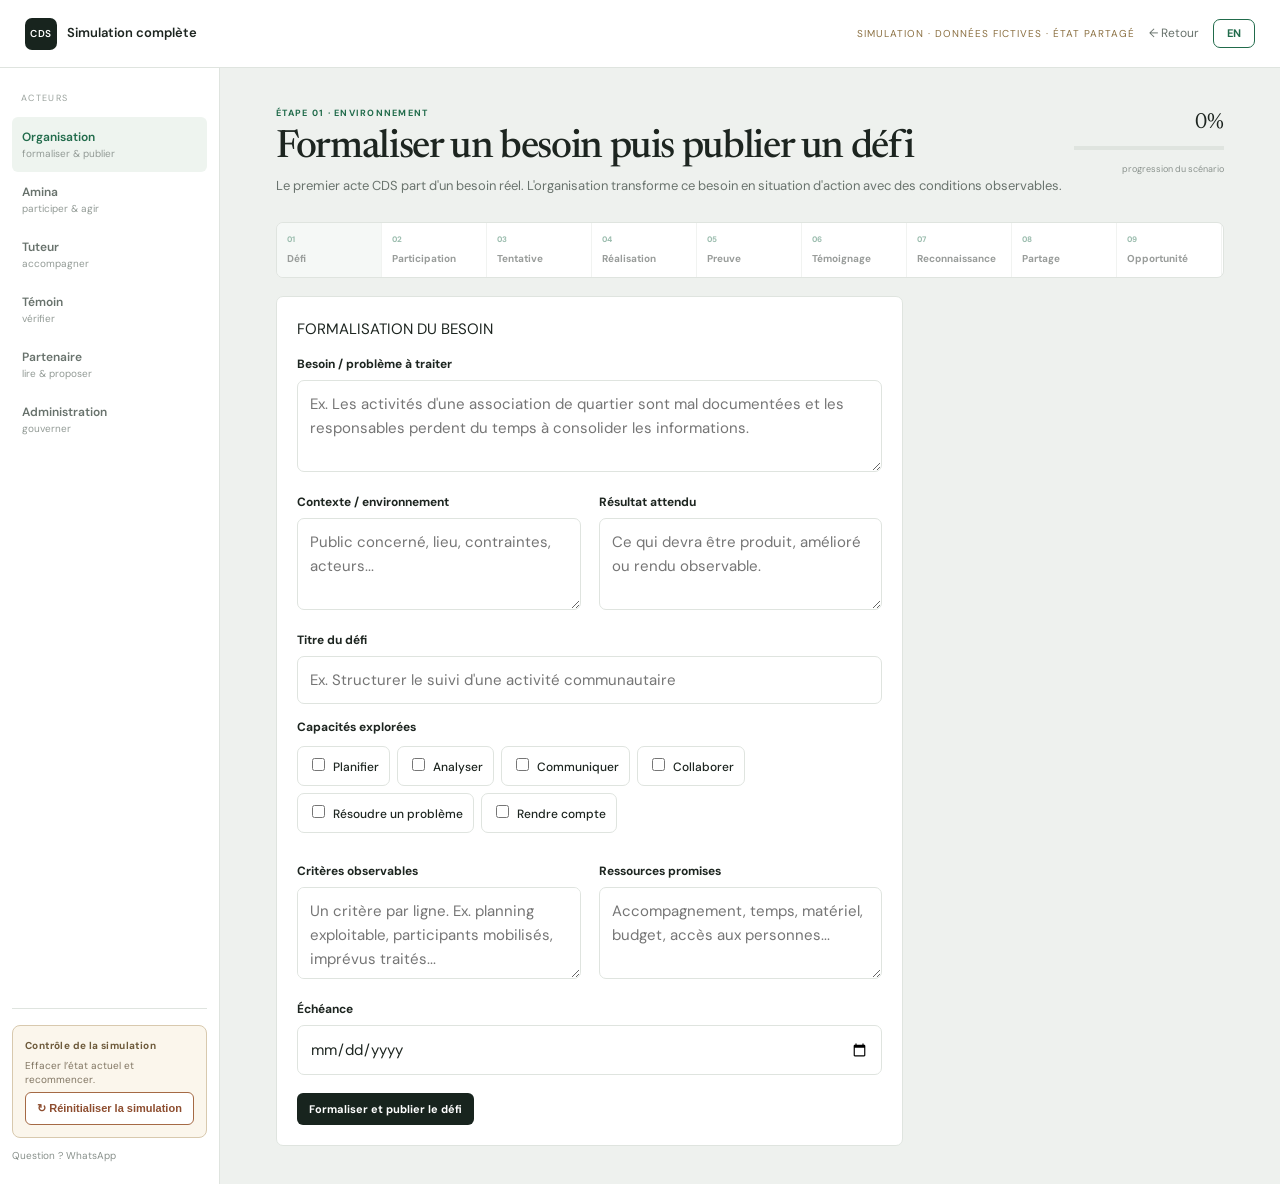
==== demo.html @ a310b600 "prototype landing page, FR/EN, contact mbora" ====
<!doctype html>
<html lang="fr">
<head>
<meta charset="utf-8"><meta name="viewport" content="width=device-width,initial-scale=1">
<title>CDS — Simulation complète</title><link rel="icon" href="favicon.svg"><link rel="stylesheet" href="styles.css">
</head>
<body class="demo-body">
<header class="demo-nav">
  <a href="index.html" class="wordmark"><span class="mark">CDS</span><span>Simulation complète</span></a>
  <div class="sim-note">SIMULATION · DONNÉES FICTIVES · ÉTAT PARTAGÉ</div>
  <nav class="demo-header-actions"><a href="index.html" class="quiet-link">← Retour</a><button type="button" class="lang-switch" data-lang-switch aria-label="Changer de langue">EN</button></nav>
</header>
<div class="demo-layout">
  <aside class="spaces">
    <div class="space-title">ACTEURS</div>
    <button class="space active" data-space="organisation">Organisation <small>formaliser & publier</small></button>
    <button class="space" data-space="titulaire">Amina <small>participer & agir</small></button>
    <button class="space" data-space="tuteur">Tuteur <small>accompagner</small></button>
    <button class="space" data-space="temoin">Témoin <small>vérifier</small></button>
    <button class="space" data-space="partenaire">Partenaire <small>lire & proposer</small></button>
    <button class="space" data-space="admin">Administration <small>gouverner</small></button>
    <div class="spaces-bottom">
      <div class="reset-box"><strong>Contrôle de la simulation</strong><span>Effacer l’état actuel et recommencer.</span><button type="button" id="reset" class="reset-button">↻ Réinitialiser la simulation</button></div>
      <a target="_blank" href="https://wa.me/237680485422?text=Bonjour%20Mb%C3%B4ra%2C%20j%27ai%20une%20question%20sur%20la%20simulation%20CDS.">Question ? WhatsApp</a>
    </div>
  </aside>
  <main id="workspace" class="workspace"></main>
</div>
<script src="i18n.js"></script><script src="demo-complete.js"></script>
</body></html>
---- styles.css ----
@import url('https://fonts.googleapis.com/css2?family=DM+Sans:wght@400;500;600;700&family=Newsreader:opsz,wght@6..72,500;6..72,600&display=swap');
:root{--ink:#1d2520;--muted:#69736d;--line:#dfe4df;--paper:#f7f8f5;--white:#fff;--green:#216b4b;--green-soft:#e8f0eb;--dark:#18241e;--warm:#f2eee5}
*{box-sizing:border-box}html{scroll-behavior:smooth}body{margin:0;background:var(--paper);color:var(--ink);font:15px/1.6 "DM Sans",Arial,sans-serif}a{text-decoration:none;color:inherit}.topbar{height:70px;border-bottom:1px solid var(--line);display:flex;align-items:center;justify-content:space-between;padding:0 6vw;position:sticky;top:0;background:#f7f8f5ee;backdrop-filter:blur(8px);z-index:10}.wordmark{display:flex;align-items:center;gap:10px;font-weight:600;font-size:13px}.mark{display:grid;place-items:center;background:var(--dark);color:white;border-radius:7px;width:32px;height:32px;font-size:10px;letter-spacing:.04em}.topbar nav{display:flex;align-items:center;gap:25px;color:#69736d;font-size:13px}.nav-cta{color:var(--green);font-weight:700}.intro{max-width:1060px;margin:auto;padding:120px 30px 115px}.intro-kicker,.small-label{font-size:10px;font-weight:700;letter-spacing:.15em;color:var(--green)}h1,h2,h3{font-family:Newsreader,Georgia,serif;font-weight:500}h1{font-size:68px;line-height:1.02;letter-spacing:-.035em;max-width:970px;margin:22px 0}h1 em{color:var(--green);font-style:normal}.intro-text{font-size:19px;color:#58635d;max-width:710px}.intro-actions{display:flex;gap:12px;margin-top:32px}.button{display:inline-flex;gap:20px;align-items:center;padding:12px 16px;border-radius:7px;font-size:13px;font-weight:700}.button.dark{background:var(--dark);color:#fff}.button.light{border:1px solid var(--line);background:white}.quiet-note{font-size:11px;color:#8a928d;margin-top:17px}.question-strip{border-top:1px solid var(--line);border-bottom:1px solid var(--line);padding:75px max(30px,calc((100% - 1060px)/2));display:grid;grid-template-columns:220px 1fr;gap:60px;background:#fff}.question-copy h2{font-size:38px;line-height:1.12;margin:0 0 18px;max-width:760px}.question-copy p{color:var(--muted);max-width:700px}.contrast{max-width:1060px;margin:auto;padding:95px 30px;display:grid;grid-template-columns:1fr 1fr;gap:80px}.contrast-col{padding-right:50px}.contrast-col.emphasis{border-left:1px solid var(--line);padding-left:70px}.contrast h3{font-size:32px;margin:14px 0}.contrast p{color:#5e6862;margin:5px 0}.thin-line{height:1px;background:var(--line);margin:25px 0}.muted{color:#818a85;font-size:12px}.journey{background:#fff;border-top:1px solid var(--line);padding:100px max(30px,calc((100% - 1060px)/2))}.section-head{max-width:700px;margin-bottom:45px}.section-head h2{font-size:43px;line-height:1.1;margin:12px 0}.steps{display:grid;grid-template-columns:repeat(3,1fr);border-top:1px solid var(--line);border-left:1px solid var(--line)}.steps>div{padding:24px;border-right:1px solid var(--line);border-bottom:1px solid var(--line);min-height:165px}.steps b{font-size:10px;color:var(--green)}.steps strong{display:block;font-family:Newsreader,Georgia,serif;font-size:23px;margin:15px 0 5px;font-weight:600}.steps span{font-size:13px;color:var(--muted)}.philosophy{max-width:1060px;margin:auto;padding:105px 30px}.principles{display:grid;grid-template-columns:repeat(3,1fr);gap:45px}.principles strong{font-family:Newsreader,Georgia,serif;font-size:23px}.principles p{font-size:13px;color:var(--muted)}.skeptic{background:var(--warm);padding:85px max(30px,calc((100% - 1060px)/2));display:grid;grid-template-columns:1fr 1fr;gap:80px}.skeptic h2,.scale h2,.contact h2{font-size:43px;line-height:1.08;margin:12px 0}.skeptic p,.scale p,.contact p{color:#626c66}.skeptic-list{border-top:1px solid #d7d0c3}.skeptic-list div{padding:17px 0;border-bottom:1px solid #d7d0c3;font-size:10px;color:#8a8378}.skeptic-list span{font-size:14px;color:var(--ink);margin-left:20px}.scale{max-width:1060px;margin:auto;padding:105px 30px}.ecosystem{display:flex;flex-wrap:wrap;align-items:center;gap:13px;margin:35px 0}.ecosystem span{border:1px solid var(--line);background:#fff;padding:10px 13px;border-radius:6px;font-size:12px}.ecosystem i{font-style:normal;color:#9ba39e}.contact{border-top:1px solid var(--line);background:#fff;padding:70px max(30px,calc((100% - 1060px)/2));display:flex;justify-content:space-between;align-items:center;gap:50px}.whatsapp{border:1px solid var(--green);color:var(--green);padding:13px 16px;border-radius:7px;font-weight:700;font-size:13px;white-space:nowrap}.whatsapp span{margin-left:20px}footer{border-top:1px solid var(--line);padding:25px 6vw;display:flex;justify-content:space-between;color:#7e8781;font-size:11px}.wa-float{position:fixed;right:20px;bottom:20px;background:var(--dark);color:#fff;padding:10px 13px;border-radius:22px;font-size:11px;box-shadow:0 8px 25px #0002}
.story-body{min-height:100vh;background:#f7f8f5}.storybar{height:68px;border-bottom:1px solid var(--line);display:flex;align-items:center;justify-content:space-between;padding:0 5vw}.storybar #counter{font-size:11px;color:#858d88}.quiet-link{font-size:12px;color:#68726c}.story-stage{max-width:880px;margin:auto;padding:90px 30px 150px}.story-kicker{font-size:10px;letter-spacing:.15em;font-weight:700;color:var(--green)}.story-stage h1{font-size:58px;margin:18px 0 25px}.story-stage .lead{font-size:19px;color:#5f6963;max-width:700px}.story-card{margin-top:45px;background:white;border:1px solid var(--line);padding:28px;max-width:700px}.story-card h3{font-size:28px;margin:0 0 10px}.story-card p{color:#626c66}.person-line{display:flex;gap:14px;align-items:center}.initial{width:46px;height:46px;background:var(--green-soft);border-radius:50%;display:grid;place-items:center;color:var(--green);font-weight:700}.criteria{display:grid;gap:0;margin-top:20px;border-top:1px solid var(--line)}.criteria div{padding:11px 0;border-bottom:1px solid var(--line);font-size:13px;display:flex;justify-content:space-between}.story-question{margin-top:38px;padding:18px;background:#fff;border-left:3px solid var(--green);font-size:14px}.story-footer{position:fixed;bottom:0;left:0;right:0;height:72px;border-top:1px solid var(--line);background:#ffffffed;display:flex;justify-content:space-between;align-items:center;padding:0 5vw;backdrop-filter:blur(8px)}.story-nav{border:0;background:none;font:600 12px "DM Sans";padding:10px 12px;cursor:pointer}.story-nav.primary{background:var(--dark);color:#fff;border-radius:7px}.story-help{position:fixed;right:20px;bottom:92px;font-size:10px;color:var(--green);background:white;border:1px solid var(--line);padding:8px 10px;border-radius:6px}
.demo-body{background:#eef1ee}.demo-nav{height:68px;background:#fff;border-bottom:1px solid var(--line);display:flex;align-items:center;justify-content:space-between;padding:0 25px}.sim-note{font-size:10px;letter-spacing:.1em;color:#8b7042}.demo-layout{display:grid;grid-template-columns:220px 1fr;min-height:calc(100vh - 68px)}.spaces{background:#fff;border-right:1px solid var(--line);padding:20px 12px;display:flex;flex-direction:column}.space-title{font-size:9px;letter-spacing:.15em;color:#9aa29d;margin:3px 9px 12px}.space{border:0;background:none;text-align:left;padding:12px 10px;border-radius:6px;color:#68726c;cursor:pointer;font:600 12px "DM Sans"}.space small{display:block;font-weight:400;font-size:10px;margin-top:2px;color:#939b96}.space:hover,.space.active{background:#eef4ef;color:var(--green)}.spaces-bottom{margin-top:auto;border-top:1px solid var(--line);padding-top:12px;display:grid;gap:8px}.spaces-bottom button,.spaces-bottom a{border:0;background:none;text-align:left;color:#89918c;font-size:10px;cursor:pointer}.workspace{max-width:1050px;width:100%;margin:auto;padding:38px 4vw}.page-head{display:flex;justify-content:space-between;align-items:start;margin-bottom:25px}.page-head .label{font-size:9px;letter-spacing:.14em;color:var(--green);font-weight:700}.page-head h1{font-size:39px;margin:8px 0}.page-head p{color:var(--muted);margin:0;font-size:13px}.cards{display:grid;grid-template-columns:repeat(3,1fr);gap:14px}.card{background:#fff;border:1px solid var(--line);padding:20px;border-radius:7px}.card.wide{grid-column:span 2}.card.full{grid-column:1/-1}.card h3{font-size:25px;margin:0 0 8px}.card p{font-size:13px;color:var(--muted)}.metric{font-family:Newsreader,Georgia,serif;font-size:31px;margin:8px 0}.list{border-top:1px solid var(--line);margin-top:14px}.list-item{display:flex;justify-content:space-between;gap:12px;padding:12px 0;border-bottom:1px solid var(--line);font-size:12px}.pill{font-size:9px;padding:4px 7px;border:1px solid var(--line);border-radius:12px;white-space:nowrap}.pill.green{color:var(--green);background:var(--green-soft);border-color:#d6e5da}.action{border:0;background:var(--dark);color:#fff;border-radius:6px;padding:9px 12px;font:700 11px "DM Sans";cursor:pointer}.outline{border:1px solid var(--line);background:#fff;color:var(--ink);border-radius:6px;padding:8px 11px;font:600 11px "DM Sans";cursor:pointer}.notice{background:var(--warm);padding:13px;font-size:12px;color:#6d665a;border-radius:6px}.success{background:var(--green-soft);padding:13px;font-size:12px;color:#285f46;border-radius:6px}.timeline{border-left:1px solid #cad8cf;margin:15px 0 0 5px;padding-left:20px}.event{padding:0 0 20px;position:relative}.event:before{content:"";position:absolute;left:-25px;top:6px;width:7px;height:7px;border:2px solid var(--green);background:white;border-radius:50%}.event b{font-size:12px}.event p{margin:3px 0;font-size:11px}.modal-bg{position:fixed;inset:0;background:#16221db5;display:grid;place-items:center;z-index:30}.modal{background:#fff;width:min(500px,calc(100% - 30px));padding:25px;border-radius:8px}.modal h2{font-size:29px;margin:0 0 10px}.modal p{color:var(--muted);font-size:13px}.modal-actions{display:flex;justify-content:flex-end;gap:8px;margin-top:20px}
@media(max-width:760px){.topbar nav a:not(.nav-cta){display:none}.intro{padding-top:75px}h1{font-size:49px}.question-strip,.contrast,.skeptic,.contact{grid-template-columns:1fr;gap:35px}.contrast-col.emphasis{border-left:0;padding-left:0;border-top:1px solid var(--line);padding-top:35px}.steps,.principles{grid-template-columns:1fr}.demo-layout{grid-template-columns:1fr}.spaces{border-right:0;border-bottom:1px solid var(--line);display:grid;grid-template-columns:repeat(3,1fr)}.space-title,.spaces-bottom{display:none}.workspace{padding:25px 15px}.cards{grid-template-columns:1fr}.card.wide,.card.full{grid-column:auto}.story-stage h1{font-size:45px}.story-help{display:none}}

.scenario-progress{min-width:150px;text-align:right}.scenario-progress span{font-family:Newsreader,Georgia,serif;font-size:22px}.scenario-progress div{height:4px;background:var(--line);margin:5px 0}.scenario-progress i{display:block;height:100%;background:var(--green)}.scenario-progress small{font-size:9px;color:#8b938e}.flow{display:grid;grid-template-columns:repeat(10,1fr);border:1px solid var(--line);background:#fff;margin:0 0 18px;border-radius:7px;overflow:auto}.flow>div{min-width:105px;padding:10px;border-right:1px solid var(--line);opacity:.45}.flow>div.on{opacity:1}.flow>div.current{background:var(--green-soft)}.flow span{display:block;font-size:8px;color:var(--green);font-weight:700}.flow b{display:block;font-size:10px;margin-top:5px}.chips{display:flex;flex-wrap:wrap;gap:7px;margin:15px 0}.chips span{padding:7px 9px;background:#f1f3f0;border:1px solid var(--line);border-radius:5px;font-size:11px}.divider{height:1px;background:var(--line);margin:20px 0}.event:not(.done){opacity:.45}.event.done:before{background:var(--green)}button:disabled{opacity:.4;cursor:not-allowed}@media(max-width:760px){.scenario-progress{display:none}.flow{grid-template-columns:repeat(10,minmax(105px,1fr))}}

/* v9 application controls */
label{display:block;font-size:12px;font-weight:700;color:var(--ink);margin:14px 0 6px}
input,textarea,select{width:100%;font:inherit;border:1px solid var(--line);background:#fff;border-radius:7px;padding:11px 12px;color:var(--ink)}
textarea{min-height:92px;resize:vertical}.two{display:grid;grid-template-columns:1fr 1fr;gap:18px}.chips-form{display:flex;flex-wrap:wrap;gap:7px;margin:8px 0 15px}.chips-form label,.check{border:1px solid var(--line);padding:8px 10px;border-radius:7px;background:#fff;font-weight:500;margin:0}.chips-form input,.check input{width:auto;margin-right:5px}
form .action{margin-top:18px}.notice.warning{background:#fbf4e5;border-color:#e6d5ad}.success{padding:12px 14px;border:1px solid #c8ddd0;background:#edf6f0;border-radius:7px;color:#24583f;margin:12px 0}.event{border-top:1px solid var(--line);padding:12px 0}.event:first-child{border-top:0}.event b{font-size:11px}.event p{margin:3px 0;color:var(--muted);font-size:13px}
@media(max-width:800px){.two{grid-template-columns:1fr}}
.lang-switch{flex:0 0 auto;border:1px solid var(--green);background:#fff;color:var(--green);border-radius:7px;padding:8px 11px;font:700 11px "DM Sans";cursor:pointer;min-width:42px;line-height:1}.lang-switch:hover{background:var(--green-soft)}.site-lang{position:absolute;right:6vw;top:18px}.topbar{position:sticky}.topbar .site-lang{right:150px}.storybar{position:relative}.storybar .site-lang{position:static;margin-left:auto;margin-right:14px}.demo-nav .lang-switch{margin-left:0}.demo-nav{gap:14px}.demo-nav .wordmark{flex:0 0 auto}.demo-nav .sim-note{margin-left:auto}.reset-box{margin-top:4px;padding:12px;border:1px solid #d8c9ae;background:#fbf6ec;border-radius:8px;display:grid;gap:5px}.reset-box strong{font-size:10px;letter-spacing:.04em;color:#6d5a3b}.reset-box span{font-size:10px;line-height:1.4;color:#817663}.reset-button{border:1px solid #a56a45!important;background:#fff!important;color:#8d4d2f!important;text-align:center!important;border-radius:6px!important;padding:9px 10px!important;font-size:11px!important;font-weight:700!important}.reset-button:hover{background:#f7e9df!important}.spaces-bottom{gap:10px}
@media(max-width:760px){.topbar .site-lang{right:75px}.demo-nav .sim-note{display:none}.demo-nav{flex-wrap:wrap;height:auto;min-height:68px;padding:12px 15px}.demo-nav .lang-switch{margin-left:auto}.demo-nav .quiet-link{font-size:11px}.spaces-bottom{display:grid}.reset-box{margin-top:4px}}
/* v14 header controls: language switch belongs to the header navigation, never above it. */
.topbar nav{display:flex;align-items:center;gap:18px}
.topbar nav .lang-switch{position:static;margin:0;flex:0 0 auto}
.demo-header-actions{display:flex;align-items:center;gap:14px;flex:0 0 auto}
.demo-nav .sim-note{margin-left:auto}
@media(max-width:760px){.topbar nav{gap:10px}.topbar nav a:not(.nav-cta){display:none}.demo-header-actions{gap:9px}}
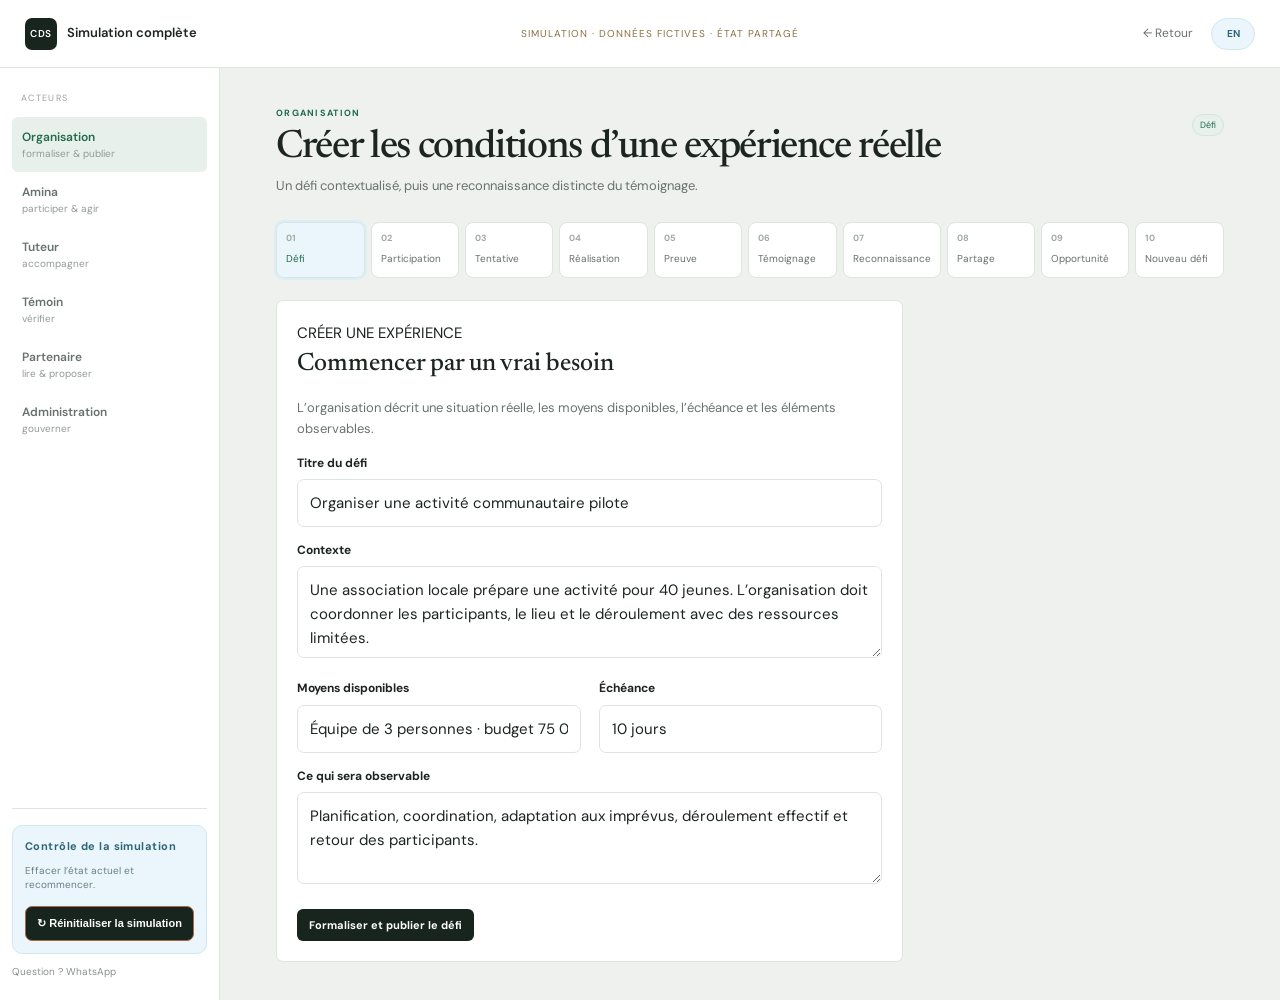
==== commit 3bacd6b8: "prototype landing page, FR/EN, contact mbora" ====
--- a/demo.html
+++ b/demo.html
@@ -13,15 +13,15 @@
 <div class="demo-layout">
   <aside class="spaces">
     <div class="space-title">ACTEURS</div>
-    <button class="space active" data-space="organisation">Organisation <small>formaliser & publier</small></button>
-    <button class="space" data-space="titulaire">Amina <small>participer & agir</small></button>
-    <button class="space" data-space="tuteur">Tuteur <small>accompagner</small></button>
-    <button class="space" data-space="temoin">Témoin <small>vérifier</small></button>
-    <button class="space" data-space="partenaire">Partenaire <small>lire & proposer</small></button>
-    <button class="space" data-space="admin">Administration <small>gouverner</small></button>
+    <button class="space active" data-space="organisation"><span data-i18n="Organisation|Organization">Organisation</span> <small data-i18n="formaliser & publier|formalize & publish">formaliser & publier</small></button>
+    <button class="space" data-space="titulaire"><span>Amina</span> <small data-i18n="participer & agir|participate & act">participer & agir</small></button>
+    <button class="space" data-space="tuteur"><span data-i18n="Tuteur|Tutor">Tuteur</span> <small data-i18n="accompagner|support">accompagner</small></button>
+    <button class="space" data-space="temoin"><span data-i18n="Témoin|Witness">Témoin</span> <small data-i18n="vérifier|verify">vérifier</small></button>
+    <button class="space" data-space="partenaire"><span data-i18n="Partenaire|Partner">Partenaire</span> <small data-i18n="lire & proposer|read & propose">lire & proposer</small></button>
+    <button class="space" data-space="admin"><span data-i18n="Administration|Administration">Administration</span> <small data-i18n="gouverner|govern">gouverner</small></button>
     <div class="spaces-bottom">
-      <div class="reset-box"><strong>Contrôle de la simulation</strong><span>Effacer l’état actuel et recommencer.</span><button type="button" id="reset" class="reset-button">↻ Réinitialiser la simulation</button></div>
-      <a target="_blank" href="https://wa.me/237680485422?text=Bonjour%20Mb%C3%B4ra%2C%20j%27ai%20une%20question%20sur%20la%20simulation%20CDS.">Question ? WhatsApp</a>
+      <div class="reset-box"><strong data-i18n="Contrôle de la simulation|Simulation controls">Contrôle de la simulation</strong><span data-i18n="Effacer l’état actuel et recommencer.|Clear the current state and start again.">Effacer l’état actuel et recommencer.</span><button type="button" id="reset" class="reset-button" data-i18n="↻ Réinitialiser la simulation|↻ Reset simulation">↻ Réinitialiser la simulation</button></div>
+      <a target="_blank" href="https://wa.me/237680485422?text=Bonjour%20Mb%C3%B4ra%2C%20j%27ai%20une%20question%20sur%20la%20simulation%20CDS."><span data-i18n="Question ? WhatsApp|Question? WhatsApp">Question ? WhatsApp</span></a>
     </div>
   </aside>
   <main id="workspace" class="workspace"></main>
--- a/styles.css
+++ b/styles.css
@@ -21,3 +21,18 @@
 .demo-header-actions{display:flex;align-items:center;gap:14px;flex:0 0 auto}
 .demo-nav .sim-note{margin-left:auto}
 @media(max-width:760px){.topbar nav{gap:10px}.topbar nav a:not(.nav-cta){display:none}.demo-header-actions{gap:9px}}
+/* CDS v18 — product UX refinements */
+:root{--sky:#eaf6fb;--sky-line:#cfe8f2;--sky-ink:#2d6679;--green:#216b4b;--dark:#18241e}
+.lang-switch{border:1px solid var(--sky-line)!important;background:var(--sky)!important;color:var(--sky-ink)!important;border-radius:999px!important;min-width:44px;height:32px;padding:0 12px!important;font:700 10px "DM Sans"!important;cursor:pointer;display:inline-flex;align-items:center;justify-content:center;position:relative!important;top:auto!important;right:auto!important;z-index:1!important;flex:none}
+.topbar nav,.demo-header-actions,.story-tools{display:flex;align-items:center;gap:18px}.demo-header-actions{margin-left:auto}.story-tools{gap:16px}.page-context{padding-top:5px}.journey-mini{display:grid;grid-template-columns:repeat(10,1fr);gap:6px;margin:0 0 22px}.jstep{background:#fff;border:1px solid var(--line);border-radius:8px;padding:8px 9px;min-height:55px}.jstep b{display:block;font-size:9px;color:#a0aaa4}.jstep span{font-size:10px;color:#66716b}.jstep.done{background:var(--green-soft);border-color:#cfe1d5}.jstep.done b,.jstep.current span{color:var(--green)}.jstep.current{outline:2px solid #d9eef5;background:var(--sky)}.proof-box{margin-top:24px;padding:18px;background:var(--sky);border:1px solid var(--sky-line);border-radius:8px}.reset-box{background:var(--sky);border:1px solid var(--sky-line);border-radius:10px;padding:12px}.reset-box strong{display:block;color:var(--sky-ink);font-size:11px;margin-bottom:3px}.reset-box span{display:block;color:#67808a;font-size:10px;margin-bottom:9px}.reset-button{display:block!important;width:100%;background:var(--dark)!important;color:#fff!important;border-radius:7px!important;padding:10px 11px!important;font-weight:700!important}.reset-button:hover{transform:translateY(-1px);box-shadow:0 5px 14px #18241e22}.space{transition:.18s ease}.space:hover{background:var(--sky)!important;color:var(--sky-ink)!important}.space.active{background:var(--green-soft)!important;color:var(--green)!important}.demo-nav .wordmark{flex:none}.sim-note{margin-left:auto;margin-right:20px}.story-footer .lang-switch{display:none}
+@media(max-width:900px){.journey-mini{grid-template-columns:repeat(5,1fr)}.sim-note{display:none}.demo-nav{gap:15px}.demo-header-actions{gap:10px}}
+@media(max-width:760px){.topbar{padding:0 18px}.topbar nav{gap:10px}.topbar nav a:not(.nav-cta){display:none}.demo-layout{grid-template-columns:1fr}.spaces{border-right:0;border-bottom:1px solid var(--line);padding:10px;display:grid;grid-template-columns:repeat(3,1fr);gap:5px}.spaces-bottom{grid-column:1/-1;margin-top:8px}.journey-mini{grid-template-columns:repeat(2,1fr)}.page-head{display:block}.page-context{margin-top:10px}.story-tools .quiet-link{display:none}.storybar{padding:0 18px}.story-stage{padding:65px 20px 130px}.story-stage h1{font-size:46px}}
+
+/* CDS v19 — life, illustration and adoption-oriented storytelling */
+.hero-life{display:grid;grid-template-columns:minmax(0,1fr) 280px;gap:50px;align-items:center;position:relative;overflow:hidden}.hero-orbit{height:280px;position:relative;display:grid;place-items:center}.orbit{position:absolute;border:1px solid var(--sky-line);border-radius:50%;animation:spin 16s linear infinite}.orbit-a{width:235px;height:235px}.orbit-b{width:165px;height:165px;border-color:#bcdcc9;animation-duration:11s;animation-direction:reverse}.orbit-core{width:112px;height:112px;border-radius:50%;background:#fff;border:1px solid var(--line);box-shadow:0 18px 45px #18312610;display:flex;flex-direction:column;align-items:center;justify-content:center;gap:2px;animation:breathe 4s ease-in-out infinite}.orbit-core span{font:600 10px DM Sans;color:var(--muted)}.orbit-core b{color:var(--green);font-size:18px}.orbit-dot{position:absolute;width:11px;height:11px;border-radius:50%;background:var(--green);box-shadow:0 0 0 6px #e8f0eb;animation:float 4s ease-in-out infinite}.dot-a{top:35px;right:25px}.dot-b{bottom:38px;left:25px;background:#83c5da;box-shadow:0 0 0 6px var(--sky)}.section-illustration{float:right;width:250px;height:180px;margin:0 0 20px 35px;position:relative}.person-shape{position:absolute;left:18px;top:35px;width:78px;height:110px}.person-shape i{display:block;width:30px;height:30px;border:2px solid var(--green);border-radius:50%;margin:auto}.person-shape span{display:block;width:70px;height:58px;border:2px solid var(--green);border-radius:42px 42px 12px 12px;margin:12px auto 0;background:#e8f0eb}.signal-line{position:absolute;left:104px;height:1px;background:var(--sky-line);transform-origin:left;animation:signal 3s ease-in-out infinite}.s1{top:48px;width:85px}.s2{top:85px;width:110px;animation-delay:.6s}.s3{top:122px;width:75px;animation-delay:1.1s}.evidence-card{position:absolute;right:0;top:22px;width:118px;padding:12px;background:#fff;border:1px solid var(--line);border-radius:8px;box-shadow:0 12px 30px #1b30240d;display:grid;gap:4px;animation:cardfloat 5s ease-in-out infinite}.evidence-card b{font:600 25px Newsreader;color:var(--green)}.evidence-card span{font-size:9px;color:var(--muted)}.section-intro{max-width:700px;color:var(--muted)}.animated-steps>div{transition:transform .35s ease,background .35s ease}.animated-steps>div:hover{transform:translateY(-5px);background:var(--sky)}.journey-flow{display:flex;justify-content:center;gap:12px;align-items:center;margin-top:35px;flex-wrap:wrap;color:var(--green)}.journey-flow span{font-size:11px;padding:7px 10px;border:1px solid var(--sky-line);background:var(--sky);border-radius:999px}.journey-flow i{font-style:normal;color:#9ab6a7}.impact-section{background:#fff;border-top:1px solid var(--line);padding:105px max(30px,calc((100% - 1060px)/2))}.impact-grid{display:grid;grid-template-columns:repeat(4,1fr);gap:14px;margin-top:45px}.impact-grid article{border:1px solid var(--line);border-radius:9px;padding:22px;background:var(--paper);transition:transform .3s ease,box-shadow .3s ease}.impact-grid article:hover{transform:translateY(-5px);box-shadow:0 18px 35px #1831260d}.impact-icon{width:34px;height:34px;border-radius:50%;display:grid;place-items:center;background:var(--sky);color:var(--sky-ink);font-weight:700}.impact-grid h3{font-size:24px;margin:20px 0 7px}.impact-grid p{font-size:12px;color:var(--muted)}.impact-statement{margin-top:25px;border:1px solid var(--sky-line);background:var(--sky);padding:18px 20px;border-radius:9px;display:flex;gap:12px;align-items:center}.impact-statement p{margin:0;color:#496872;font-size:13px}.pulse-dot{width:9px;height:9px;border-radius:50%;background:var(--green);box-shadow:0 0 0 0 #216b4b55;animation:pulse 2s infinite;flex:none}.program-map{display:grid;grid-template-columns:repeat(5,1fr);gap:8px;margin:35px 0}.program-map div{background:#fff;border:1px solid var(--line);padding:18px;border-radius:8px;transition:.25s}.program-map div:hover{background:var(--sky);transform:translateY(-3px)}.program-map b{display:block;font-size:9px;color:var(--green);margin-bottom:12px}.program-map span{font:600 20px Newsreader}.adoption{background:var(--dark);color:#fff;padding:90px max(30px,calc((100% - 1060px)/2));display:grid;grid-template-columns:250px 1fr;gap:70px;align-items:center}.adoption .small-label{color:#8fd2a9}.adoption h2{font-size:47px;line-height:1.05;margin:12px 0}.adoption p{color:#bdc9c2;max-width:680px}.adoption-orb{width:190px;height:190px;border:1px solid #557566;border-radius:50%;display:grid;place-items:center;position:relative;animation:breathe 5s ease-in-out infinite}.adoption-orb b{font:600 26px Newsreader}.adoption-orb span{position:absolute;width:10px;height:10px;border-radius:50%;background:#8fd2a9;animation:orbitdot 6s linear infinite}.adoption-orb span:nth-child(1){top:12px}.adoption-orb span:nth-child(2){right:12px;animation-delay:2s}.adoption-orb span:nth-child(3){bottom:12px;animation-delay:4s}.adoption .button.light{background:#fff}.adoption .button.dark{background:#fff;color:var(--dark)}
+@keyframes spin{to{transform:rotate(360deg)}}@keyframes breathe{0%,100%{transform:scale(1)}50%{transform:scale(1.035)}}@keyframes float{0%,100%{transform:translateY(0)}50%{transform:translateY(-8px)}}@keyframes cardfloat{0%,100%{transform:translateY(0) rotate(.2deg)}50%{transform:translateY(-7px) rotate(-.5deg)}}@keyframes signal{0%,100%{opacity:.25;transform:scaleX(.7)}50%{opacity:1;transform:scaleX(1)}}@keyframes pulse{0%{box-shadow:0 0 0 0 #216b4b55}70%{box-shadow:0 0 0 10px #216b4b00}100%{box-shadow:0 0 0 0 #216b4b00}}@keyframes orbitdot{to{transform:rotate(360deg) translateX(82px) rotate(-360deg)}}
+@media(max-width:900px){.hero-life{grid-template-columns:1fr}.hero-orbit{height:190px}.impact-grid{grid-template-columns:repeat(2,1fr)}.program-map{grid-template-columns:repeat(3,1fr)}.adoption{grid-template-columns:1fr}.adoption-orb{width:140px;height:140px}.section-illustration{float:none;margin:0 0 25px;width:100%}}
+@media(max-width:760px){.impact-grid{grid-template-columns:1fr}.program-map{grid-template-columns:1fr 1fr}.adoption h2{font-size:39px}.journey-flow{justify-content:flex-start}}
+@media(prefers-reduced-motion:reduce){*,*:before,*:after{animation-duration:.001ms!important;animation-iteration-count:1!important;transition-duration:.001ms!important;scroll-behavior:auto!important}}
+/* CDS v19 — story visuals */
+.story-stage{position:relative;overflow:hidden}.story-visual{height:170px;width:170px;margin:0 auto 28px;position:relative;display:grid;place-items:center}.story-visual-core{width:92px;height:92px;border-radius:50%;background:#fff;border:1px solid var(--line);box-shadow:0 16px 35px #1831260d;display:grid;place-items:center;align-content:center;gap:2px;z-index:2;animation:breathe 4s ease-in-out infinite}.story-visual-core b{font:600 23px Newsreader;color:var(--green)}.story-visual-core span{font-size:9px;color:var(--muted)}.sv-orbit{position:absolute;border:1px solid var(--sky-line);border-radius:50%;animation:spin 12s linear infinite}.sv-orbit.o1{width:145px;height:145px}.sv-orbit.o2{width:112px;height:112px;border-color:#c5decf;animation-direction:reverse;animation-duration:8s}.sv-dot{position:absolute;width:9px;height:9px;border-radius:50%;background:var(--green);animation:float 3.5s ease-in-out infinite}.sv-dot.d1{top:8px;right:25px}.sv-dot.d2{bottom:12px;left:25px;background:#83c5da}
